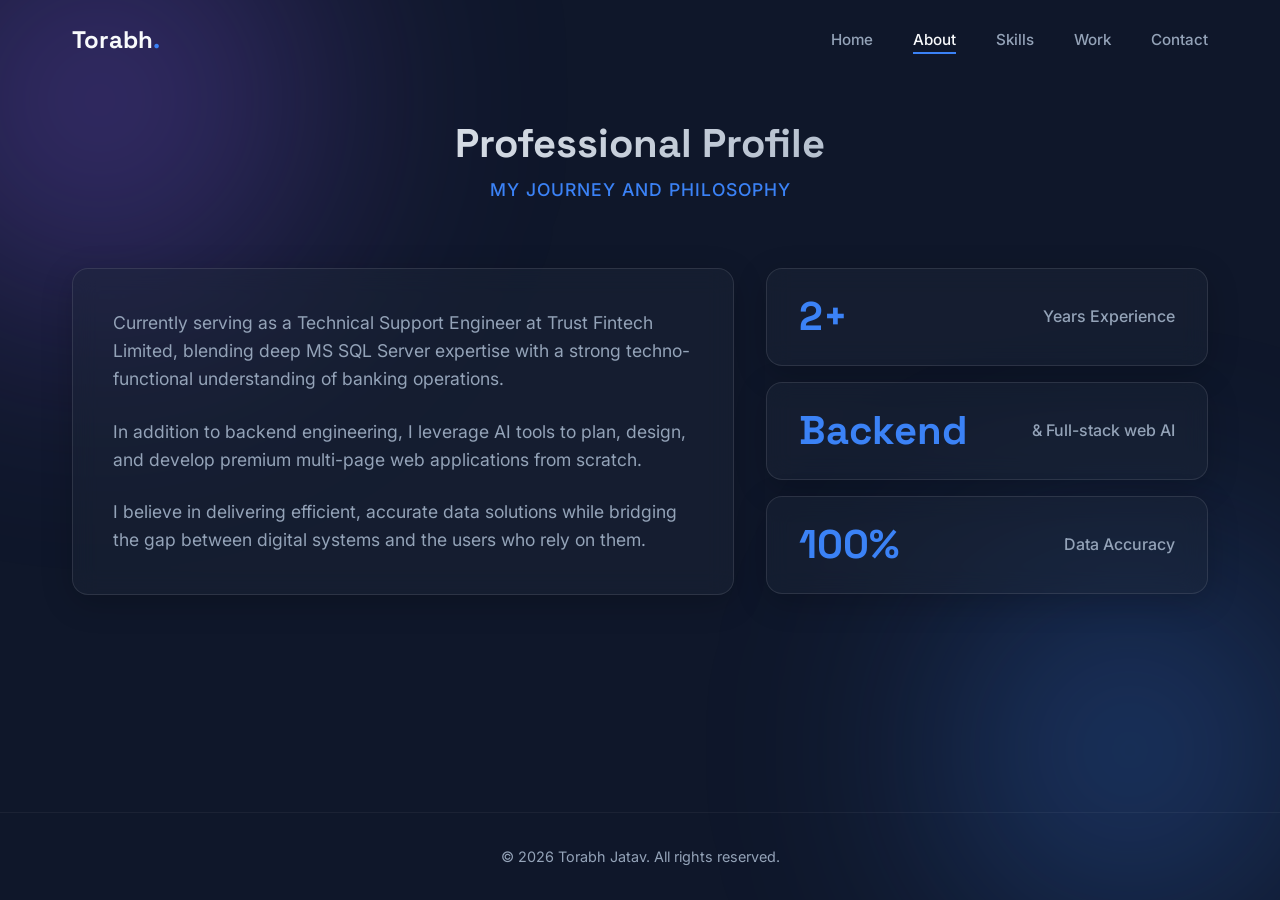
==== about.html @ 98c37aa1 "Add files via upload" ====
<!DOCTYPE html>
<html lang="en">
<head>
    <meta charset="UTF-8">
    <meta name="viewport" content="width=device-width, initial-scale=1.0">
    <title>About | Torabh Jatav</title>
    <!-- Fonts -->
    <link rel="preconnect" href="https://fonts.googleapis.com">
    <link rel="preconnect" href="https://fonts.gstatic.com" crossorigin>
    <link href="https://fonts.googleapis.com/css2?family=Inter:wght@300;400;500;600&family=Space+Grotesk:wght@500;700&display=swap" rel="stylesheet">
    <!-- Icons -->
    <link rel="stylesheet" href="https://cdnjs.cloudflare.com/ajax/libs/font-awesome/6.4.0/css/all.min.css">
    <!-- Styles -->
    <link rel="stylesheet" href="style.css">
</head>
<body>
    <!-- Background Decor -->
    <div class="bg-shape bg-shape-1"></div>
    <div class="bg-shape bg-shape-2"></div>

    <!-- Navigation -->
    <nav class="navbar" id="navbar">
        <div class="nav-container">
            <a href="index.html" class="logo">Torabh<span>.</span></a>
            <ul class="nav-links">
                <li><a href="index.html">Home</a></li>
                <li><a href="about.html">About</a></li>
                <li><a href="skills.html">Skills</a></li>
                <li><a href="projects.html">Work</a></li>
                <li><a href="contact.html">Contact</a></li>
            </ul>
            <div class="hamburger">
                <i class="fas fa-bars"></i>
            </div>
        </div>
    </nav>

    <main>
        <!-- About Section -->
        <section id="about" class="about section page-section">
            <div class="container">
                <div class="section-header fade-up active">
                    <h2>Professional Profile</h2>
                    <p>My journey and philosophy</p>
                </div>
                <div class="about-grid fade-up active flex-center">
                    <div class="about-text glass-card">
                        <p>Currently serving as a Technical Support Engineer at Trust Fintech Limited, blending deep MS SQL Server expertise with a strong techno-functional understanding of banking operations.</p>
                        <p>In addition to backend engineering, I leverage AI tools to plan, design, and develop premium multi-page web applications from scratch.</p>
                        <p>I believe in delivering efficient, accurate data solutions while bridging the gap between digital systems and the users who rely on them.</p>
                    </div>
                    <div class="about-stats">
                        <div class="stat-card glass-card">
                            <h3>2+</h3>
                            <span>Years Experience</span>
                        </div>
                        <div class="stat-card glass-card">
                            <h3>Backend</h3>
                            <span>& Full-stack web AI</span>
                        </div>
                        <div class="stat-card glass-card">
                            <h3>100%</h3>
                            <span>Data Accuracy</span>
                        </div>
                    </div>
                </div>
            </div>
        </section>
    </main>

    <footer class="fixed-footer">
        <div class="container">
            <p>&copy; <span id="year"></span> Torabh Jatav. All rights reserved.</p>
        </div>
    </footer>

    <!-- Scripts -->
    <script src="script.js"></script>
</body>
</html>
---- style.css ----
/* =========================================
   Design System & Variables
   ========================================= */
:root {
    /* Colors */
    --bg-dark: #0f172a;
    --bg-surface: rgba(30, 41, 59, 0.4);
    --bg-surface-hover: rgba(30, 41, 59, 0.7);
    --border-color: rgba(255, 255, 255, 0.1);
    
    --accent-primary: #3b82f6; /* Blue */
    --accent-secondary: #8b5cf6; /* Purple */
    --accent-tertiary: #ec4899; /* Pink */
    
    --text-main: #f8fafc;
    --text-muted: #94a3b8;
    
    /* Typography */
    --font-heading: 'Space Grotesk', sans-serif;
    --font-body: 'Inter', sans-serif;
    
    /* Spacing & Utilities */
    --nav-height: 80px;
    --border-radius: 16px;
    --transition: all 0.3s cubic-bezier(0.4, 0, 0.2, 1);
}

/* =========================================
   Reset & Base Styles
   ========================================= */
* {
    margin: 0;
    padding: 0;
    box-sizing: border-box;
}

html {
    scroll-behavior: smooth;
    font-family: var(--font-body);
    background-color: var(--bg-dark);
    color: var(--text-main);
    overflow-x: hidden;
}

body {
    position: relative;
    overflow-x: hidden;
    line-height: 1.6;
    display: flex;
    flex-direction: column;
    min-height: 100vh;
}

main {
    flex: 1;
    display: flex;
    flex-direction: column;
}

::selection {
    background-color: var(--accent-primary);
    color: white;
}

/* Background Blobs for Atmosphere */
.bg-shape {
    position: fixed;
    border-radius: 50%;
    filter: blur(120px);
    z-index: -1;
    opacity: 0.5;
    animation: float 20s infinite alternate linear;
}

.bg-shape-1 {
    width: 600px;
    height: 600px;
    background: radial-gradient(circle, var(--accent-secondary), transparent 70%);
    top: -200px;
    left: -200px;
}

.bg-shape-2 {
    width: 500px;
    height: 500px;
    background: radial-gradient(circle, var(--accent-primary), transparent 70%);
    bottom: -100px;
    right: -100px;
    animation-delay: -5s;
}

@keyframes float {
    0% { transform: translate(0, 0) rotate(0deg); }
    100% { transform: translate(100px, 50px) rotate(10deg); }
}

h1, h2, h3, h4, h5, h6 {
    font-family: var(--font-heading);
    font-weight: 700;
    line-height: 1.2;
}

a {
    text-decoration: none;
    color: inherit;
    transition: var(--transition);
}

ul {
    list-style: none;
}

.container {
    max-width: 1200px;
    margin: 0 auto;
    padding: 0 2rem;
}

.section {
    padding: 120px 0 60px; /* Adjusted padding for separate pages */
    display: flex;
    flex-direction: column;
    justify-content: center;
    flex: 1;
}

/* Specific class for pages other than home to ensure they fill space but don't force 100vh if content is small */
.page-section {
    min-height: auto;
    justify-content: flex-start;
}

.section-header {
    text-align: center;
    margin-bottom: 4rem;
}

.section-header h2 {
    font-size: 2.5rem;
    margin-bottom: 0.5rem;
    background: linear-gradient(135deg, var(--text-main) 0%, var(--text-muted) 100%);
    -webkit-background-clip: text;
    background-clip: text;
    -webkit-text-fill-color: transparent;
}

.section-header p {
    color: var(--accent-primary);
    font-size: 1.1rem;
    font-weight: 500;
    letter-spacing: 1px;
    text-transform: uppercase;
}

/* =========================================
   Glassmorphism Utilities
   ========================================= */
.glass-card {
    background: var(--bg-surface);
    backdrop-filter: blur(12px);
    -webkit-backdrop-filter: blur(12px);
    border: 1px solid var(--border-color);
    border-radius: var(--border-radius);
    padding: 2.5rem;
    box-shadow: 0 8px 32px rgba(0, 0, 0, 0.2);
    transition: var(--transition);
}

.glass-card:hover {
    background: var(--bg-surface-hover);
    border-color: rgba(255, 255, 255, 0.2);
    transform: translateY(-5px);
}

/* =========================================
   Typography & Gradients
   ========================================= */
.gradient-text {
    background: linear-gradient(135deg, var(--accent-primary) 0%, var(--accent-secondary) 50%, var(--accent-tertiary) 100%);
    background-size: 200% auto;
    -webkit-background-clip: text;
    background-clip: text;
    -webkit-text-fill-color: transparent;
    animation: gradientShift 5s ease infinite;
}

@keyframes gradientShift {
    0% { background-position: 0% 50%; }
    50% { background-position: 100% 50%; }
    100% { background-position: 0% 50%; }
}

/* =========================================
   Buttons
   ========================================= */
.btn {
    display: inline-flex;
    align-items: center;
    justify-content: center;
    gap: 0.5rem;
    padding: 0.8rem 2rem;
    font-size: 1rem;
    font-weight: 500;
    font-family: var(--font-heading);
    border-radius: 50px;
    cursor: pointer;
    transition: var(--transition);
    border: none;
    position: relative;
    overflow: hidden;
    z-index: 1;
}

.btn-primary {
    background: linear-gradient(135deg, var(--accent-primary) 0%, var(--accent-secondary) 100%);
    color: white;
    box-shadow: 0 4px 15px rgba(59, 130, 246, 0.4);
}

.btn-primary::before {
    content: '';
    position: absolute;
    top: 0; left: 0; right: 0; bottom: 0;
    background: linear-gradient(135deg, var(--accent-secondary) 0%, var(--accent-primary) 100%);
    z-index: -1;
    transition: opacity 0.3s ease;
    opacity: 0;
}

.btn-primary:hover::before {
    opacity: 1;
}
.btn-primary:hover {
    transform: translateY(-2px);
    box-shadow: 0 6px 20px rgba(59, 130, 246, 0.6);
}

.btn-secondary {
    background: transparent;
    color: var(--text-main);
    border: 1px solid rgba(255, 255, 255, 0.2);
    backdrop-filter: blur(5px);
}

.btn-secondary:hover {
    background: rgba(255, 255, 255, 0.05);
    border-color: rgba(255, 255, 255, 0.4);
}

/* =========================================
   Navbar
   ========================================= */
.navbar {
    position: fixed;
    top: 0;
    width: 100%;
    height: var(--nav-height);
    z-index: 1000;
    transition: var(--transition);
    display: flex;
    align-items: center;
}

.navbar.scrolled {
    background: rgba(15, 23, 42, 0.8);
    backdrop-filter: blur(10px);
    border-bottom: 1px solid rgba(255, 255, 255, 0.05);
    height: 70px;
}

.nav-container {
    width: 100%;
    max-width: 1200px;
    margin: 0 auto;
    padding: 0 2rem;
    display: flex;
    justify-content: space-between;
    align-items: center;
}

.logo {
    font-family: var(--font-heading);
    font-size: 1.5rem;
    font-weight: 700;
}

.logo span {
    color: var(--accent-primary);
}

.nav-links {
    display: flex;
    gap: 2.5rem;
}

.nav-links a {
    font-size: 0.95rem;
    font-weight: 500;
    color: var(--text-muted);
    position: relative;
    padding-bottom: 5px;
}

.nav-links a::after {
    content: '';
    position: absolute;
    bottom: 0;
    left: 0;
    width: 0;
    height: 2px;
    background: var(--accent-primary);
    transition: var(--transition);
}

.nav-links a:hover,
.nav-links a.active {
    color: var(--text-main);
}

.nav-links a:hover::after,
.nav-links a.active::after {
    width: 100%;
}

.hamburger {
    display: none;
    font-size: 1.5rem;
    cursor: pointer;
    color: var(--text-main);
}

/* =========================================
   Hero Section
   ========================================= */
.hero {
    padding-top: var(--nav-height);
}

.hero-container {
    display: grid;
    grid-template-columns: 1fr 1fr;
    gap: 4rem;
    align-items: center;
}

.badge {
    display: inline-block;
    padding: 0.4rem 1rem;
    background: rgba(59, 130, 246, 0.1);
    border: 1px solid rgba(59, 130, 246, 0.2);
    border-radius: 50px;
    color: var(--accent-primary);
    font-size: 0.85rem;
    font-weight: 600;
    letter-spacing: 1px;
    text-transform: uppercase;
    margin-bottom: 1.5rem;
}

.hero h1 {
    font-size: 4rem;
    margin-bottom: 1.5rem;
}

.hero p {
    font-size: 1.2rem;
    color: var(--text-muted);
    margin-bottom: 2.5rem;
    max-width: 500px;
}

.hero-btns {
    display: flex;
    gap: 1rem;
}

.hero-artwork {
    display: flex;
    justify-content: center;
    position: relative;
}

.glass-orb {
    width: 350px;
    height: 350px;
    border-radius: 50%;
    background: linear-gradient(135deg, rgba(255,255,255,0.1), rgba(255,255,255,0.01));
    backdrop-filter: blur(10px);
    border: 1px solid rgba(255,255,255,0.2);
    box-shadow: 0 0 40px rgba(139, 92, 246, 0.3);
    display: flex;
    align-items: center;
    justify-content: center;
    animation: bounceSlow 6s ease-in-out infinite;
    position: relative;
}

.glass-orb::after {
    content: '';
    position: absolute;
    width: 120%;
    height: 120%;
    border-radius: 50%;
    border: 1px dashed rgba(255,255,255,0.1);
    animation: rotate 20s linear infinite;
}

.inner-orb {
    width: 200px;
    height: 200px;
    border-radius: 50%;
    background: linear-gradient(135deg, var(--accent-primary), var(--accent-secondary));
    filter: blur(20px);
    opacity: 0.8;
    animation: pulse 4s ease-in-out infinite;
}

@keyframes bounceSlow {
    0%, 100% { transform: translateY(0); }
    50% { transform: translateY(-20px); }
}

@keyframes rotate {
    0% { transform: rotate(0deg); }
    100% { transform: rotate(360deg); }
}

@keyframes pulse {
    0%, 100% { transform: scale(1); opacity: 0.8; }
    50% { transform: scale(1.1); opacity: 1; }
}

/* =========================================
   About Section
   ========================================= */
.about-grid {
    display: grid;
    grid-template-columns: 3fr 2fr;
    gap: 2rem;
}

.about-text {
    display: flex;
    flex-direction: column;
    justify-content: center;
    gap: 1.5rem;
}

.about-text p {
    font-size: 1.1rem;
    color: var(--text-muted);
}

.about-stats {
    display: flex;
    flex-direction: column;
    gap: 1rem;
}

.stat-card {
    display: flex;
    align-items: center;
    justify-content: space-between;
    padding: 1.5rem 2rem;
}

.stat-card h3 {
    font-size: 2.5rem;
    color: var(--accent-primary);
}

.stat-card span {
    font-weight: 500;
    color: var(--text-muted);
}

/* =========================================
   Skills Section
   ========================================= */
.skills-grid {
    display: grid;
    grid-template-columns: repeat(auto-fit, minmax(300px, 1fr));
    gap: 2rem;
}

.skill-category h3 {
    font-size: 1.3rem;
    margin-bottom: 1.5rem;
    display: flex;
    align-items: center;
    gap: 10px;
}

.skill-category h3 i {
    color: var(--accent-primary);
}

.skill-tags {
    display: flex;
    flex-wrap: wrap;
    gap: 10px;
}

.tag {
    background: rgba(255, 255, 255, 0.05);
    border: 1px solid rgba(255, 255, 255, 0.1);
    padding: 0.5rem 1rem;
    border-radius: 50px;
    font-size: 0.9rem;
    color: var(--text-muted);
    transition: var(--transition);
}

.tag:hover {
    background: rgba(59, 130, 246, 0.1);
    border-color: var(--accent-primary);
    color: var(--text-main);
    transform: translateY(-2px);
}

/* =========================================
   Projects Section
   ========================================= */
.projects-grid {
    display: grid;
    grid-template-columns: repeat(auto-fit, minmax(320px, 1fr));
    gap: 2rem;
}

.project-card {
    padding: 0;
    overflow: hidden;
    display: flex;
    flex-direction: column;
}

.project-image {
    height: 200px;
    width: 100%;
}

/* Placeholder placeholders instead of boring gray */
.gradient-bg-1 { background: linear-gradient(135deg, #10b981, #3b82f6); opacity: 0.8; }
.gradient-bg-2 { background: linear-gradient(135deg, #f59e0b, #ec4899); opacity: 0.8; }
.gradient-bg-3 { background: linear-gradient(135deg, #8b5cf6, #3b82f6); opacity: 0.8; }

.project-content {
    padding: 2rem;
    flex-grow: 1;
    display: flex;
    flex-direction: column;
}

.project-tags {
    display: flex;
    gap: 10px;
    margin-bottom: 1rem;
}

.project-tags span {
    font-size: 0.75rem;
    font-weight: 600;
    text-transform: uppercase;
    letter-spacing: 1px;
    color: var(--accent-secondary);
}

.project-content h3 {
    font-size: 1.4rem;
    margin-bottom: 1rem;
}

.project-content p {
    color: var(--text-muted);
    font-size: 0.95rem;
    margin-bottom: 2rem;
    flex-grow: 1;
}

.project-link {
    display: inline-flex;
    align-items: center;
    gap: 5px;
    color: var(--text-main);
    font-weight: 500;
    font-size: 0.95rem;
}

.project-link i {
    font-size: 0.8rem;
    transition: var(--transition);
}

.project-link:hover i {
    transform: translateX(3px) translateY(-3px);
    color: var(--accent-primary);
}

/* =========================================
   Contact Section
   ========================================= */
.contact-card {
    display: grid;
    grid-template-columns: 1fr 1fr;
    gap: 4rem;
    padding: 4rem;
}

.contact-info h2 {
    font-size: 2.5rem;
    margin-bottom: 1.5rem;
}

.contact-info p {
    color: var(--text-muted);
    font-size: 1.1rem;
    margin-bottom: 2rem;
}

.social-links {
    display: flex;
    gap: 1rem;
}

.social-links a {
    display: flex;
    align-items: center;
    justify-content: center;
    width: 45px;
    height: 45px;
    border-radius: 50%;
    background: rgba(255, 255, 255, 0.05);
    border: 1px solid rgba(255, 255, 255, 0.1);
    font-size: 1.2rem;
}

.social-links a:hover {
    background: var(--accent-primary);
    border-color: var(--accent-primary);
    transform: translateY(-3px);
}

.contact-form {
    display: flex;
    flex-direction: column;
    gap: 1.5rem;
}

.form-group input,
.form-group textarea {
    width: 100%;
    padding: 1rem 1.5rem;
    background: rgba(0, 0, 0, 0.2);
    border: 1px solid rgba(255, 255, 255, 0.1);
    border-radius: 8px;
    color: var(--text-main);
    font-family: var(--font-body);
    font-size: 1rem;
    transition: var(--transition);
}

.form-group textarea {
    resize: vertical;
    min-height: 120px;
}

.form-group input:focus,
.form-group textarea:focus {
    outline: none;
    border-color: var(--accent-primary);
    background: rgba(0, 0, 0, 0.4);
}

.submit-btn {
    width: 100%;
}

/* =========================================
   Footer
   ========================================= */
footer {
    padding: 2rem 0;
    text-align: center;
    border-top: 1px solid rgba(255, 255, 255, 0.05);
    margin-top: auto; /* Pushes footer to bottom */
    width: 100%;
}

footer p {
    color: var(--text-muted);
    font-size: 0.9rem;
}

/* =========================================
   Animations & Reveals
   ========================================= */
.fade-up {
    opacity: 0;
    transform: translateY(30px);
    transition: opacity 0.8s ease, transform 0.8s ease;
}

.fade-in {
    opacity: 0;
    transition: opacity 1s ease;
}

.reveal.active,
.fade-up.active,
.fade-in.active {
    opacity: 1;
    transform: translateY(0);
}

/* Stagger delays for hero items */
.stagger-1 { transition-delay: 0.1s; }
.stagger-2 { transition-delay: 0.2s; }
.stagger-3 { transition-delay: 0.3s; }

.reveal {
    opacity: 0;
    transform: translateY(40px);
    transition: all 0.8s cubic-bezier(0.5, 0, 0, 1);
}

/* =========================================
   Responsive Design
   ========================================= */
@media (max-width: 992px) {
    .hero h1 { font-size: 3rem; }
    .hero-container { gap: 2rem; }
    .about-grid, .contact-card { grid-template-columns: 1fr; gap: 3rem; }
    .contact-card { padding: 3rem; }
}

@media (max-width: 768px) {
    .hamburger { display: block; z-index: 1001; }
    
    .nav-links {
        position: fixed;
        top: 0; right: -100%;
        width: 100%; height: 100vh;
        background: rgba(15, 23, 42, 0.95);
        backdrop-filter: blur(15px);
        flex-direction: column;
        justify-content: center;
        align-items: center;
        transition: 0.4s ease-in-out;
    }
    
    .nav-links.nav-active { right: 0; }
    .nav-links li { margin: 1.5rem 0; }
    .nav-links a { font-size: 1.5rem; }
    
    .hero-container { grid-template-columns: 1fr; text-align: center; }
    .hero-content { align-items: center; display: flex; flex-direction: column; }
    .hero-btns { justify-content: center; }
    .hero-artwork { display: none; }
    .contact-card { padding: 2rem 1.5rem; }
}

@media (max-width: 480px) {
    .hero h1 { font-size: 2.2rem; }
    .section-header h2 { font-size: 2rem; }
    .stat-card { flex-direction: column; text-align: center; gap: 0.5rem; }
}
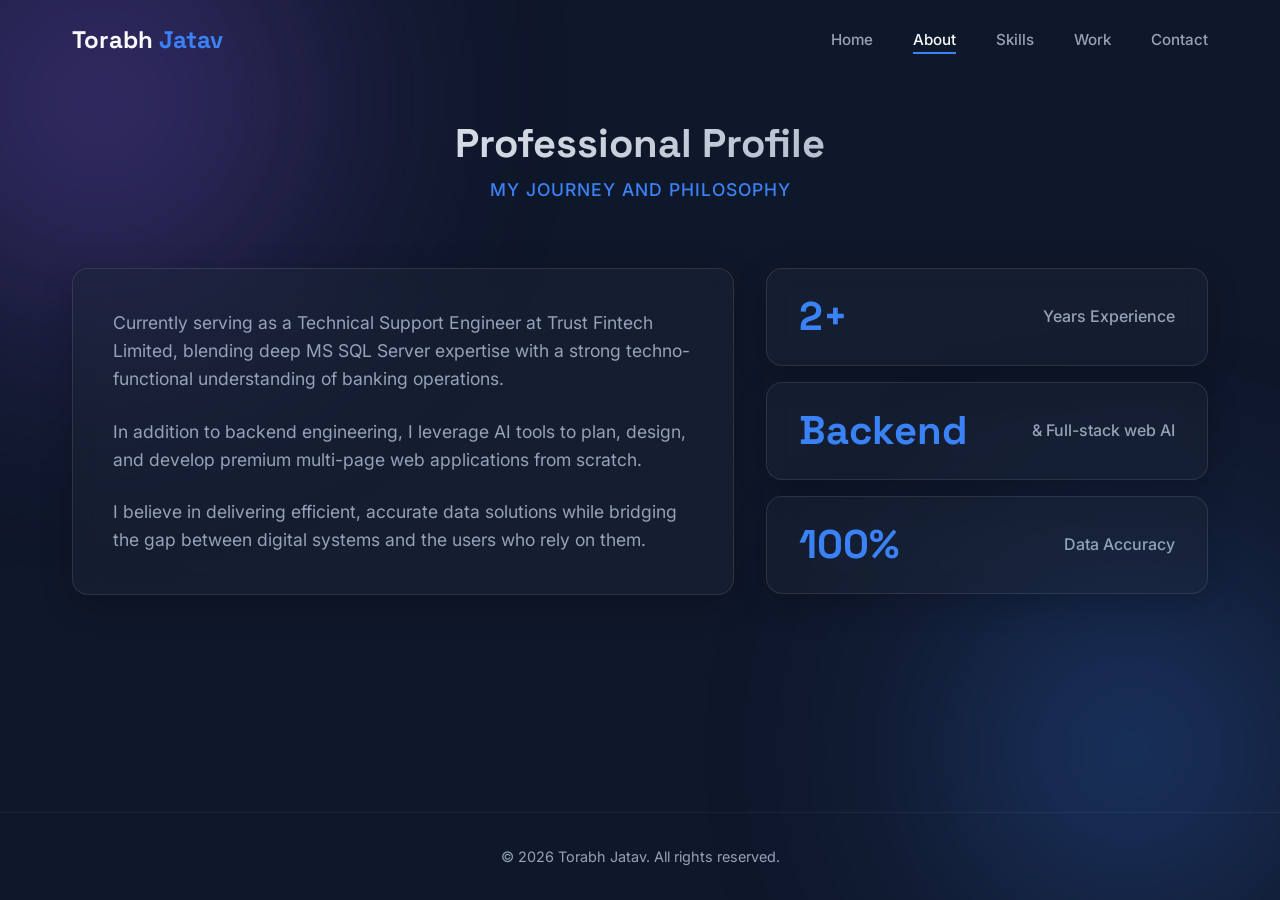
==== commit 689e5675: "Add files via upload" ====
--- a/about.html
+++ b/about.html
@@ -1,5 +1,6 @@
 <!DOCTYPE html>
 <html lang="en">
+
 <head>
     <meta charset="UTF-8">
     <meta name="viewport" content="width=device-width, initial-scale=1.0">
@@ -7,12 +8,15 @@
     <!-- Fonts -->
     <link rel="preconnect" href="https://fonts.googleapis.com">
     <link rel="preconnect" href="https://fonts.gstatic.com" crossorigin>
-    <link href="https://fonts.googleapis.com/css2?family=Inter:wght@300;400;500;600&family=Space+Grotesk:wght@500;700&display=swap" rel="stylesheet">
+    <link
+        href="https://fonts.googleapis.com/css2?family=Inter:wght@300;400;500;600&family=Space+Grotesk:wght@500;700&display=swap"
+        rel="stylesheet">
     <!-- Icons -->
     <link rel="stylesheet" href="https://cdnjs.cloudflare.com/ajax/libs/font-awesome/6.4.0/css/all.min.css">
     <!-- Styles -->
     <link rel="stylesheet" href="style.css">
 </head>
+
 <body>
     <!-- Background Decor -->
     <div class="bg-shape bg-shape-1"></div>
@@ -21,7 +25,7 @@
     <!-- Navigation -->
     <nav class="navbar" id="navbar">
         <div class="nav-container">
-            <a href="index.html" class="logo">Torabh<span>.</span></a>
+            <a href="index.html" class="logo">Torabh<span> Jatav</span></a>
             <ul class="nav-links">
                 <li><a href="index.html">Home</a></li>
                 <li><a href="about.html">About</a></li>
@@ -45,9 +49,13 @@
                 </div>
                 <div class="about-grid fade-up active flex-center">
                     <div class="about-text glass-card">
-                        <p>Currently serving as a Technical Support Engineer at Trust Fintech Limited, blending deep MS SQL Server expertise with a strong techno-functional understanding of banking operations.</p>
-                        <p>In addition to backend engineering, I leverage AI tools to plan, design, and develop premium multi-page web applications from scratch.</p>
-                        <p>I believe in delivering efficient, accurate data solutions while bridging the gap between digital systems and the users who rely on them.</p>
+                        <p>Currently serving as a Technical Support Engineer at Trust Fintech Limited, blending deep MS
+                            SQL Server expertise with a strong techno-functional understanding of banking operations.
+                        </p>
+                        <p>In addition to backend engineering, I leverage AI tools to plan, design, and develop premium
+                            multi-page web applications from scratch.</p>
+                        <p>I believe in delivering efficient, accurate data solutions while bridging the gap between
+                            digital systems and the users who rely on them.</p>
                     </div>
                     <div class="about-stats">
                         <div class="stat-card glass-card">
@@ -77,4 +85,5 @@
     <!-- Scripts -->
     <script src="script.js"></script>
 </body>
+
 </html>
--- a/style.css
+++ b/style.css
@@ -543,6 +543,7 @@
 .gradient-bg-1 { background: linear-gradient(135deg, #10b981, #3b82f6); opacity: 0.8; }
 .gradient-bg-2 { background: linear-gradient(135deg, #f59e0b, #ec4899); opacity: 0.8; }
 .gradient-bg-3 { background: linear-gradient(135deg, #8b5cf6, #3b82f6); opacity: 0.8; }
+.gradient-bg-4 { background: linear-gradient(135deg, #6366f1, #14b8a6); opacity: 0.8; }
 
 .project-content {
     padding: 2rem;
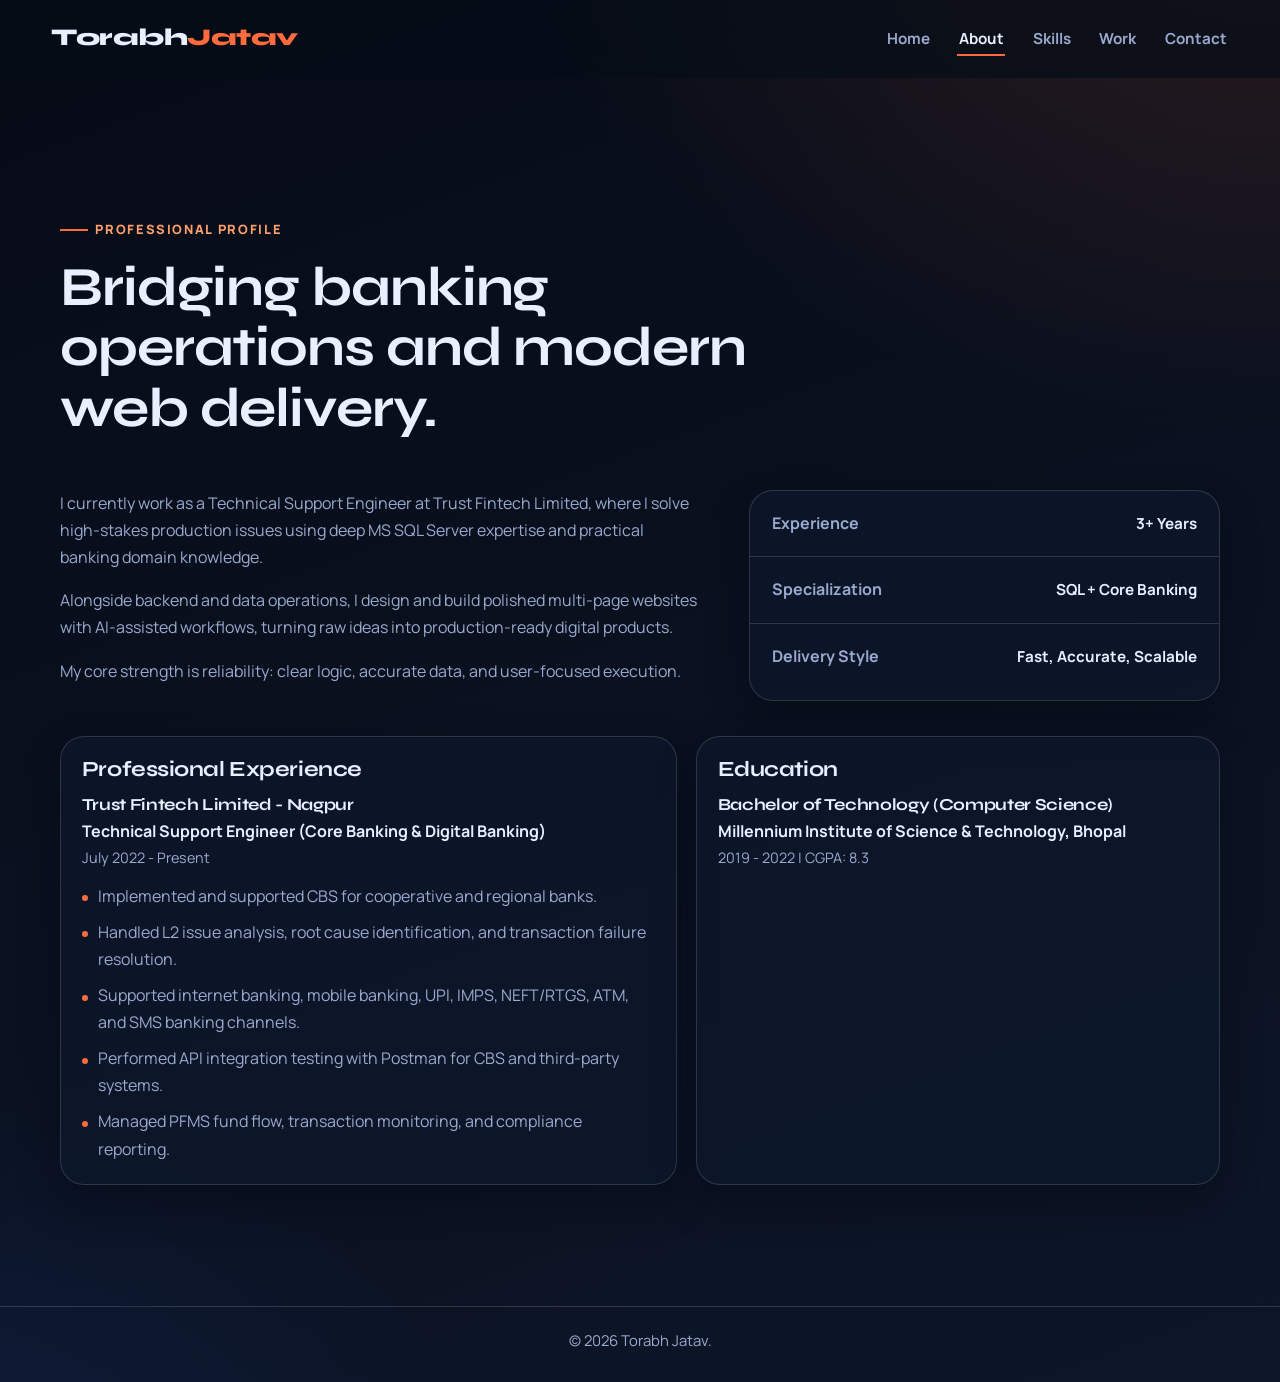
==== commit 25e98daa: "Add files via upload" ====
--- a/about.html
+++ b/about.html
@@ -4,86 +4,129 @@
 <head>
     <meta charset="UTF-8">
     <meta name="viewport" content="width=device-width, initial-scale=1.0">
+    <meta name="description" content="About Torabh Jatav: SQL engineering, core banking support, and AI-powered web development.">
     <title>About | Torabh Jatav</title>
-    <!-- Fonts -->
     <link rel="preconnect" href="https://fonts.googleapis.com">
     <link rel="preconnect" href="https://fonts.gstatic.com" crossorigin>
-    <link
-        href="https://fonts.googleapis.com/css2?family=Inter:wght@300;400;500;600&family=Space+Grotesk:wght@500;700&display=swap"
-        rel="stylesheet">
-    <!-- Icons -->
+    <link href="https://fonts.googleapis.com/css2?family=Manrope:wght@400;500;600;700;800&family=Syne:wght@600;700;800&display=swap" rel="stylesheet">
     <link rel="stylesheet" href="https://cdnjs.cloudflare.com/ajax/libs/font-awesome/6.4.0/css/all.min.css">
-    <!-- Styles -->
     <link rel="stylesheet" href="style.css">
 </head>
 
-<body>
-    <!-- Background Decor -->
-    <div class="bg-shape bg-shape-1"></div>
-    <div class="bg-shape bg-shape-2"></div>
+<body class="page page-about">
+    <div class="page-glow glow-1"></div>
+    <div class="page-glow glow-2"></div>
+        <div class="page-grain"></div>
+    <div id="preloader" class="preloader" aria-hidden="true">
+        <div class="spinner">
+            <div></div>
+            <div></div>
+            <div></div>
+            <div></div>
+            <div></div>
+            <div></div>
+        </div>
+        <div class="text">
+            <p>On your way...</p>
+        </div>
+    </div>
+    <div id="cursor-dot" class="cursor-dot" aria-hidden="true"></div>
+    <div id="cursor-ring" class="cursor-ring" aria-hidden="true"></div>
 
-    <!-- Navigation -->
     <nav class="navbar" id="navbar">
         <div class="nav-container">
-            <a href="index.html" class="logo">Torabh<span> Jatav</span></a>
-            <ul class="nav-links">
+            <a href="index.html" class="logo">Torabh<span>Jatav</span></a>
+            <button class="hamburger" type="button" aria-label="Toggle menu" aria-expanded="false" aria-controls="nav-links">
+                <i class="fas fa-bars" aria-hidden="true"></i>
+            </button>
+            <ul class="nav-links" id="nav-links">
                 <li><a href="index.html">Home</a></li>
                 <li><a href="about.html">About</a></li>
                 <li><a href="skills.html">Skills</a></li>
                 <li><a href="projects.html">Work</a></li>
                 <li><a href="contact.html">Contact</a></li>
             </ul>
-            <div class="hamburger">
-                <i class="fas fa-bars"></i>
-            </div>
         </div>
     </nav>
 
     <main>
-        <!-- About Section -->
-        <section id="about" class="about section page-section">
+        <section class="section page-section" id="about">
             <div class="container">
-                <div class="section-header fade-up active">
-                    <h2>Professional Profile</h2>
-                    <p>My journey and philosophy</p>
+                <div class="section-header reveal">
+                    <p class="eyebrow">Professional Profile</p>
+                    <h1>Bridging banking operations and modern web delivery.</h1>
                 </div>
-                <div class="about-grid fade-up active flex-center">
-                    <div class="about-text glass-card">
-                        <p>Currently serving as a Technical Support Engineer at Trust Fintech Limited, blending deep MS
-                            SQL Server expertise with a strong techno-functional understanding of banking operations.
+
+                <div class="split-layout reveal">
+                    <div>
+                        <p>
+                            I currently work as a Technical Support Engineer at Trust Fintech Limited, where I solve
+                            high-stakes production issues using deep MS SQL Server expertise and practical banking
+                            domain knowledge.
                         </p>
-                        <p>In addition to backend engineering, I leverage AI tools to plan, design, and develop premium
-                            multi-page web applications from scratch.</p>
-                        <p>I believe in delivering efficient, accurate data solutions while bridging the gap between
-                            digital systems and the users who rely on them.</p>
+                        <p>
+                            Alongside backend and data operations, I design and build polished multi-page websites with
+                            AI-assisted workflows, turning raw ideas into production-ready digital products.
+                        </p>
+                        <p>
+                            My core strength is reliability: clear logic, accurate data, and user-focused execution.
+                        </p>
                     </div>
-                    <div class="about-stats">
-                        <div class="stat-card glass-card">
-                            <h3>2+</h3>
-                            <span>Years Experience</span>
+                    <div class="vertical-metrics">
+                        <div class="metric-row">
+                            <span>Experience</span>
+                            <strong>3+ Years</strong>
                         </div>
-                        <div class="stat-card glass-card">
-                            <h3>Backend</h3>
-                            <span>& Full-stack web AI</span>
+                        <div class="metric-row">
+                            <span>Specialization</span>
+                            <strong>SQL + Core Banking</strong>
                         </div>
-                        <div class="stat-card glass-card">
-                            <h3>100%</h3>
-                            <span>Data Accuracy</span>
+                        <div class="metric-row">
+                            <span>Delivery Style</span>
+                            <strong>Fast, Accurate, Scalable</strong>
                         </div>
                     </div>
+                </div>
+
+                <div class="resume-grid reveal">
+                    <article class="resume-block">
+                        <h2>Professional Experience</h2>
+                        <div class="timeline-item">
+                            <h3>Trust Fintech Limited - Nagpur</h3>
+                            <p class="timeline-role">Technical Support Engineer (Core Banking & Digital Banking)</p>
+                            <p class="timeline-duration">July 2022 - Present</p>
+                            <ul>
+                                <li>Implemented and supported CBS for cooperative and regional banks.</li>
+                                <li>Handled L2 issue analysis, root cause identification, and transaction failure resolution.</li>
+                                <li>Supported internet banking, mobile banking, UPI, IMPS, NEFT/RTGS, ATM, and SMS banking channels.</li>
+                                <li>Performed API integration testing with Postman for CBS and third-party systems.</li>
+                                <li>Managed PFMS fund flow, transaction monitoring, and compliance reporting.</li>
+                            </ul>
+                        </div>
+                    </article>
+
+                    <article class="resume-block">
+                        <h2>Education</h2>
+                        <div class="timeline-item">
+                            <h3>Bachelor of Technology (Computer Science)</h3>
+                            <p class="timeline-role">Millennium Institute of Science & Technology, Bhopal</p>
+                            <p class="timeline-duration">2019 - 2022 | CGPA: 8.3</p>
+                        </div>
+                    </article>
                 </div>
             </div>
         </section>
     </main>
 
-    <footer class="fixed-footer">
+    <footer>
         <div class="container">
-            <p>&copy; <span id="year"></span> Torabh Jatav. All rights reserved.</p>
+            <p>&copy; <span id="year"></span> Torabh Jatav. </p>
         </div>
     </footer>
 
-    <!-- Scripts -->
     <script src="script.js"></script>
 </body>
 
-</html>+</html>
+
+
--- a/style.css
+++ b/style.css
@@ -1,33 +1,18 @@
-/* =========================================
-   Design System & Variables
-   ========================================= */
 :root {
-    /* Colors */
-    --bg-dark: #0f172a;
-    --bg-surface: rgba(30, 41, 59, 0.4);
-    --bg-surface-hover: rgba(30, 41, 59, 0.7);
-    --border-color: rgba(255, 255, 255, 0.1);
-    
-    --accent-primary: #3b82f6; /* Blue */
-    --accent-secondary: #8b5cf6; /* Purple */
-    --accent-tertiary: #ec4899; /* Pink */
-    
-    --text-main: #f8fafc;
-    --text-muted: #94a3b8;
-    
-    /* Typography */
-    --font-heading: 'Space Grotesk', sans-serif;
-    --font-body: 'Inter', sans-serif;
-    
-    /* Spacing & Utilities */
-    --nav-height: 80px;
-    --border-radius: 16px;
-    --transition: all 0.3s cubic-bezier(0.4, 0, 0.2, 1);
-}
-
-/* =========================================
-   Reset & Base Styles
-   ========================================= */
+    --bg-main: #060b16;
+    --bg-soft: #0d1628;
+    --surface: rgba(14, 24, 43, 0.78);
+    --text-main: #e8efff;
+    --text-muted: #9aaacf;
+    --accent: #ff6b3d;
+    --accent-deep: #ff9f6b;
+    --line: rgba(255, 255, 255, 0.14);
+    --shadow: 0 18px 38px rgba(2, 7, 19, 0.42);
+    --nav-height: 78px;
+    --radius: 24px;
+    --transition: all 0.35s cubic-bezier(0.2, 0.8, 0.2, 1);
+}
+
 * {
     margin: 0;
     padding: 0;
@@ -36,74 +21,191 @@
 
 html {
     scroll-behavior: smooth;
-    font-family: var(--font-body);
-    background-color: var(--bg-dark);
+}
+
+body {
+    font-family: 'Manrope', sans-serif;
     color: var(--text-main);
-    overflow-x: hidden;
-}
-
-body {
+    background:
+        radial-gradient(80rem 60rem at 100% -10%, rgba(255, 107, 61, 0.16), transparent 60%),
+        radial-gradient(70rem 50rem at -10% 110%, rgba(41, 98, 255, 0.12), transparent 55%),
+        linear-gradient(160deg, var(--bg-main), var(--bg-soft));
+    line-height: 1.7;
+    min-height: 100vh;
     position: relative;
     overflow-x: hidden;
-    line-height: 1.6;
+}
+
+.page-glow {
+    position: fixed;
+    width: 44rem;
+    aspect-ratio: 1;
+    border-radius: 50%;
+    filter: blur(58px);
+    z-index: -3;
+    opacity: 0.3;
+    animation: drift 22s ease-in-out infinite alternate;
+}
+
+.glow-1 {
+    background: rgba(255, 107, 61, 0.55);
+    top: -18rem;
+    right: -16rem;
+}
+
+.glow-2 {
+    background: rgba(73, 120, 255, 0.36);
+    bottom: -20rem;
+    left: -16rem;
+    animation-delay: -6s;
+}
+
+.page-grain {
+    position: fixed;
+    inset: 0;
+    z-index: -2;
+    pointer-events: none;
+    background-image: radial-gradient(rgba(255, 255, 255, 0.08) 0.4px, transparent 0.4px);
+    background-size: 3px 3px;
+    opacity: 0.12;
+}
+
+.preloader {
     display: flex;
     flex-direction: column;
-    min-height: 100vh;
+    align-items: center;
+    justify-content: center;
+    height: 100vh;
+    position: fixed;
+    inset: 0;
+    z-index: 120;
+    background:
+        radial-gradient(circle at 30% 20%, rgba(255, 107, 61, 0.2), transparent 45%),
+        radial-gradient(circle at 70% 80%, rgba(73, 120, 255, 0.2), transparent 45%),
+        linear-gradient(155deg, #050a14, #0c1730);
+    opacity: 1;
+    visibility: visible;
+    transition: opacity 0.55s ease, visibility 0.55s ease;
+}
+
+.spinner {
+    width: 100px;
+    height: 100px;
+    position: relative;
+    animation: spinner 1.6s infinite ease;
+    transform-style: preserve-3d;
+}
+
+.spinner > div {
+    background-color: rgba(229, 197, 159, 0.1);
+    height: 100%;
+    position: absolute;
+    width: 100%;
+    border: 4px solid rgb(229, 197, 159);
+    border-radius: 50%;
+}
+
+.spinner div:nth-of-type(1) {
+    transform: translateZ(-35px) rotateY(180deg);
+}
+
+.spinner div:nth-of-type(2) {
+    transform: rotateY(-270deg) translateX(50%);
+    transform-origin: top right;
+}
+
+.spinner div:nth-of-type(3) {
+    transform: rotateY(270deg) translateX(-50%);
+    transform-origin: center left;
+}
+
+.spinner div:nth-of-type(4) {
+    transform: rotateX(90deg) translateY(-50%);
+    transform-origin: top center;
+}
+
+.spinner div:nth-of-type(5) {
+    transform: rotateX(-90deg) translateY(50%);
+    transform-origin: bottom center;
+}
+
+.spinner div:nth-of-type(6) {
+    transform: translateZ(35px);
+}
+
+.text {
+    font-family: "Trebuchet MS", "Lucida Sans Unicode", "Lucida Grande",
+        "Lucida Sans", Arial, sans-serif;
+    font-size: 24px;
+    background: linear-gradient(to right, #925555, #e0a47c, #d33fd3, #eed600);
+    -webkit-text-fill-color: transparent;
+    -webkit-background-clip: text;
+    padding-top: 20px;
+    text-align: center;
+}
+
+.text p {
+    animation: loaderPulse 1.8s ease-in-out infinite;
+}
+
+.preloader.preloader-hidden {
+    opacity: 0;
+    visibility: hidden;
+}
+
+.cursor-dot,
+.cursor-ring {
+    position: fixed;
+    left: 0;
+    top: 0;
+    pointer-events: none;
+    transform: translate3d(-100px, -100px, 0) translate(-50%, -50%);
+    z-index: 110;
+    opacity: 0;
+    transition: opacity 0.22s ease;
+}
+
+.cursor-dot {
+    width: 8px;
+    height: 8px;
+    border-radius: 50%;
+    background: var(--accent);
+}
+
+.cursor-ring {
+    width: 36px;
+    height: 36px;
+    border-radius: 50%;
+    border: 1px solid rgba(255, 255, 255, 0.55);
+    background: rgba(255, 107, 61, 0.08);
+}
+
+body.cursor-ready .cursor-dot,
+body.cursor-ready .cursor-ring {
+    opacity: 1;
+}
+
+body.cursor-hover .cursor-ring {
+    border-color: rgba(255, 255, 255, 0.85);
+    background: rgba(255, 107, 61, 0.18);
 }
 
 main {
-    flex: 1;
-    display: flex;
-    flex-direction: column;
-}
-
-::selection {
-    background-color: var(--accent-primary);
-    color: white;
-}
-
-/* Background Blobs for Atmosphere */
-.bg-shape {
-    position: fixed;
-    border-radius: 50%;
-    filter: blur(120px);
-    z-index: -1;
-    opacity: 0.5;
-    animation: float 20s infinite alternate linear;
-}
-
-.bg-shape-1 {
-    width: 600px;
-    height: 600px;
-    background: radial-gradient(circle, var(--accent-secondary), transparent 70%);
-    top: -200px;
-    left: -200px;
-}
-
-.bg-shape-2 {
-    width: 500px;
-    height: 500px;
-    background: radial-gradient(circle, var(--accent-primary), transparent 70%);
-    bottom: -100px;
-    right: -100px;
-    animation-delay: -5s;
-}
-
-@keyframes float {
-    0% { transform: translate(0, 0) rotate(0deg); }
-    100% { transform: translate(100px, 50px) rotate(10deg); }
-}
-
-h1, h2, h3, h4, h5, h6 {
-    font-family: var(--font-heading);
-    font-weight: 700;
-    line-height: 1.2;
+    min-height: calc(100vh - var(--nav-height));
+}
+
+h1,
+h2,
+h3,
+h4 {
+    font-family: 'Syne', sans-serif;
+    line-height: 1.1;
+    letter-spacing: -0.02em;
 }
 
 a {
     text-decoration: none;
     color: inherit;
-    transition: var(--transition);
 }
 
 ul {
@@ -111,657 +213,891 @@
 }
 
 .container {
-    max-width: 1200px;
+    width: min(1160px, 92vw);
     margin: 0 auto;
-    padding: 0 2rem;
 }
 
 .section {
-    padding: 120px 0 60px; /* Adjusted padding for separate pages */
-    display: flex;
-    flex-direction: column;
-    justify-content: center;
-    flex: 1;
-}
-
-/* Specific class for pages other than home to ensure they fill space but don't force 100vh if content is small */
+    padding: clamp(7rem, 9vw, 9.5rem) 0 clamp(4rem, 7vw, 6rem);
+}
+
 .page-section {
-    min-height: auto;
-    justify-content: flex-start;
+    padding-top: calc(var(--nav-height) + 3.5rem);
 }
 
 .section-header {
-    text-align: center;
-    margin-bottom: 4rem;
-}
-
-.section-header h2 {
-    font-size: 2.5rem;
-    margin-bottom: 0.5rem;
-    background: linear-gradient(135deg, var(--text-main) 0%, var(--text-muted) 100%);
-    -webkit-background-clip: text;
-    background-clip: text;
-    -webkit-text-fill-color: transparent;
-}
-
-.section-header p {
-    color: var(--accent-primary);
-    font-size: 1.1rem;
-    font-weight: 500;
-    letter-spacing: 1px;
+    margin-bottom: clamp(2rem, 4vw, 3.2rem);
+    max-width: 800px;
+}
+
+.section-header h1 {
+    font-size: clamp(2rem, 4.3vw, 3.7rem);
+}
+
+.eyebrow {
+    display: inline-flex;
+    align-items: center;
+    gap: 0.45rem;
+    margin-bottom: 1rem;
     text-transform: uppercase;
-}
-
-/* =========================================
-   Glassmorphism Utilities
-   ========================================= */
-.glass-card {
-    background: var(--bg-surface);
-    backdrop-filter: blur(12px);
-    -webkit-backdrop-filter: blur(12px);
-    border: 1px solid var(--border-color);
-    border-radius: var(--border-radius);
-    padding: 2.5rem;
-    box-shadow: 0 8px 32px rgba(0, 0, 0, 0.2);
+    letter-spacing: 0.13em;
+    font-size: 0.8rem;
+    color: var(--accent-deep);
+    font-weight: 800;
+}
+
+.eyebrow::before {
+    content: '';
+    width: 28px;
+    height: 2px;
+    background: var(--accent);
+}
+
+.navbar {
+    position: sticky;
+    top: 0;
+    z-index: 40;
+    height: var(--nav-height);
+    background: rgba(7, 13, 24, 0.7);
     transition: var(--transition);
-}
-
-.glass-card:hover {
-    background: var(--bg-surface-hover);
-    border-color: rgba(255, 255, 255, 0.2);
-    transform: translateY(-5px);
-}
-
-/* =========================================
-   Typography & Gradients
-   ========================================= */
-.gradient-text {
-    background: linear-gradient(135deg, var(--accent-primary) 0%, var(--accent-secondary) 50%, var(--accent-tertiary) 100%);
-    background-size: 200% auto;
-    -webkit-background-clip: text;
-    background-clip: text;
-    -webkit-text-fill-color: transparent;
-    animation: gradientShift 5s ease infinite;
-}
-
-@keyframes gradientShift {
-    0% { background-position: 0% 50%; }
-    50% { background-position: 100% 50%; }
-    100% { background-position: 0% 50%; }
-}
-
-/* =========================================
-   Buttons
-   ========================================= */
+    border-bottom: 1px solid transparent;
+}
+
+.navbar.scrolled {
+    background: rgba(7, 13, 24, 0.92);
+    border-color: rgba(255, 255, 255, 0.1);
+}
+
+.nav-container {
+    width: min(1200px, 92vw);
+    height: 100%;
+    margin: 0 auto;
+    display: flex;
+    align-items: center;
+    justify-content: space-between;
+    gap: 1rem;
+}
+
+.logo {
+    font-family: 'Syne', sans-serif;
+    font-weight: 800;
+    font-size: 1.5rem;
+    letter-spacing: -0.02em;
+}
+
+.logo span {
+    color: var(--accent);
+}
+
+.nav-links {
+    display: flex;
+    align-items: center;
+    gap: clamp(1rem, 2vw, 2rem);
+}
+
+.nav-links a {
+    font-size: 0.95rem;
+    font-weight: 700;
+    color: var(--text-muted);
+    position: relative;
+    padding: 0.3rem 0.1rem;
+}
+
+.nav-links a::after {
+    content: '';
+    position: absolute;
+    left: 0;
+    bottom: -0.15rem;
+    width: 100%;
+    height: 2px;
+    background: var(--accent);
+    transform: scaleX(0);
+    transform-origin: right;
+    transition: transform 0.3s ease;
+}
+
+.nav-links a:hover,
+.nav-links a.active {
+    color: var(--text-main);
+}
+
+.nav-links a:hover::after,
+.nav-links a.active::after {
+    transform: scaleX(1);
+    transform-origin: left;
+}
+
+.hamburger {
+    display: none;
+    width: 44px;
+    height: 44px;
+    border-radius: 50%;
+    border: 1px solid rgba(255, 255, 255, 0.22);
+    background: rgba(17, 31, 56, 0.84);
+    color: var(--text-main);
+    font-size: 1.05rem;
+    cursor: pointer;
+}
+
+.hero {
+    padding-top: 0;
+    min-height: calc(100svh - var(--nav-height));
+    display: grid;
+    align-items: center;
+    position: relative;
+}
+
+.hero-backdrop {
+    position: absolute;
+    inset: 0;
+    z-index: -1;
+    background:
+        linear-gradient(130deg, rgba(8, 17, 31, 0.82), rgba(12, 24, 44, 0.5)),
+        radial-gradient(circle at 15% 25%, rgba(255, 107, 61, 0.16), transparent 45%),
+        radial-gradient(circle at 85% 60%, rgba(73, 120, 255, 0.16), transparent 48%);
+}
+
+.hero-grid {
+    display: grid;
+    grid-template-columns: 1.15fr 0.85fr;
+    gap: clamp(2rem, 4vw, 4rem);
+    align-items: center;
+    padding-top: 1.5rem;
+    padding-bottom: 2rem;
+}
+
+.hero-copy h1 {
+    font-size: clamp(2.35rem, 5vw, 5rem);
+    max-width: 15ch;
+    margin-bottom: 1.25rem;
+}
+
+.hero-copy .type-text {
+    color: var(--accent);
+}
+
+.lead {
+    max-width: 56ch;
+    color: var(--text-muted);
+    margin-bottom: 2rem;
+    font-size: clamp(1rem, 1.9vw, 1.2rem);
+}
+
+.hero-actions {
+    display: flex;
+    gap: 0.9rem;
+    flex-wrap: wrap;
+}
+
+.home-live-links {
+    display: flex;
+    flex-wrap: wrap;
+    gap: 1rem;
+    margin-top: 1rem;
+}
+
 .btn {
     display: inline-flex;
     align-items: center;
     justify-content: center;
     gap: 0.5rem;
-    padding: 0.8rem 2rem;
-    font-size: 1rem;
-    font-weight: 500;
-    font-family: var(--font-heading);
-    border-radius: 50px;
-    cursor: pointer;
+    padding: 0.86rem 1.4rem;
+    border-radius: 999px;
+    font-weight: 800;
+    font-size: 0.92rem;
     transition: var(--transition);
-    border: none;
+    border: 1px solid transparent;
+}
+
+.btn-primary {
+    background: linear-gradient(135deg, var(--accent), #ff7d4c);
+    color: #fff;
+    box-shadow: 0 12px 24px rgba(241, 90, 41, 0.34);
+}
+
+.btn-primary:hover {
+    transform: translateY(-3px) scale(1.01);
+    box-shadow: 0 16px 28px rgba(241, 90, 41, 0.42);
+}
+
+.btn-ghost {
+    background: rgba(14, 24, 43, 0.68);
+    border-color: rgba(255, 255, 255, 0.22);
+}
+
+.btn-ghost:hover {
+    background: rgba(24, 37, 62, 0.95);
+    transform: translateY(-3px);
+}
+
+.hero-visual {
+    width: min(460px, 88vw);
+    aspect-ratio: 1;
+    margin-inline: auto;
+    border-radius: 40px;
     position: relative;
     overflow: hidden;
-    z-index: 1;
-}
-
-.btn-primary {
-    background: linear-gradient(135deg, var(--accent-primary) 0%, var(--accent-secondary) 100%);
-    color: white;
-    box-shadow: 0 4px 15px rgba(59, 130, 246, 0.4);
-}
-
-.btn-primary::before {
+    border: 1px solid rgba(255, 255, 255, 0.15);
+    background:
+        radial-gradient(circle at 20% 20%, rgba(255, 255, 255, 0.16), transparent 35%),
+        radial-gradient(circle at 70% 75%, rgba(255, 107, 61, 0.22), transparent 45%),
+        linear-gradient(160deg, rgba(19, 30, 51, 0.82), rgba(12, 23, 42, 0.52));
+    box-shadow: var(--shadow);
+}
+
+.orbit-ring {
+    position: absolute;
+    border-radius: 50%;
+    border: 1px dashed rgba(255, 255, 255, 0.2);
+    animation: spin 26s linear infinite;
+}
+
+.ring-1 {
+    inset: 11%;
+}
+
+.ring-2 {
+    inset: 24%;
+    animation-direction: reverse;
+    animation-duration: 20s;
+}
+
+.hero-core {
+    position: absolute;
+    inset: 31%;
+    border-radius: 50%;
+    background: linear-gradient(155deg, #111929, #1a2640);
+    color: #fff;
+    display: flex;
+    flex-direction: column;
+    align-items: center;
+    justify-content: center;
+    text-align: center;
+    padding: 1.5rem;
+    box-shadow: 0 12px 30px rgba(0, 0, 0, 0.28);
+    animation: floaty 6s ease-in-out infinite;
+}
+
+.hero-core p {
+    font-size: 0.85rem;
+    letter-spacing: 0.08em;
+    text-transform: uppercase;
+    color: rgba(255, 255, 255, 0.82);
+}
+
+.hero-core h2 {
+    font-size: clamp(0.95rem, 1.45vw, 1.3rem);
+    margin-top: 0.45rem;
+}
+
+.highlights {
+    padding-top: 2rem;
+}
+
+.highlight-strip {
+    display: grid;
+    grid-template-columns: repeat(4, minmax(0, 1fr));
+    border: 1px solid var(--line);
+    border-radius: var(--radius);
+    overflow: hidden;
+    background: var(--surface);
+    box-shadow: var(--shadow);
+}
+
+.highlight-item {
+    padding: 1rem 1.1rem;
+    border-right: 1px solid var(--line);
+}
+
+.highlight-item:last-child {
+    border-right: 0;
+}
+
+.highlight-item span {
+    display: block;
+    color: var(--text-muted);
+    font-size: 0.76rem;
+    text-transform: uppercase;
+    letter-spacing: 0.09em;
+    margin-bottom: 0.3rem;
+    font-weight: 800;
+}
+
+.highlight-item strong {
+    font-size: 0.92rem;
+}
+
+.split-layout,
+.contact-layout {
+    display: grid;
+    grid-template-columns: 1.15fr 0.85fr;
+    gap: clamp(1.4rem, 4vw, 3.6rem);
+}
+
+.split-layout p {
+    margin-bottom: 1rem;
+    color: var(--text-muted);
+}
+
+.vertical-metrics {
+    border: 1px solid var(--line);
+    border-radius: var(--radius);
+    background: var(--surface);
+    box-shadow: var(--shadow);
+    overflow: hidden;
+}
+
+.metric-row {
+    display: flex;
+    align-items: center;
+    justify-content: space-between;
+    gap: 1rem;
+    padding: 1.2rem 1.4rem;
+    border-bottom: 1px solid var(--line);
+}
+
+.metric-row:last-child {
+    border-bottom: 0;
+}
+
+.metric-row span {
+    color: var(--text-muted);
+    font-weight: 700;
+}
+
+.metric-row strong {
+    font-size: 0.95rem;
+}
+
+.resume-grid {
+    margin-top: 2.2rem;
+    display: grid;
+    grid-template-columns: 1fr 0.85fr;
+    gap: 1.2rem;
+}
+
+.resume-block {
+    border: 1px solid var(--line);
+    border-radius: var(--radius);
+    background: var(--surface);
+    box-shadow: var(--shadow);
+    padding: 1.3rem;
+}
+
+.resume-block h2 {
+    font-size: 1.35rem;
+    margin-bottom: 0.9rem;
+}
+
+.timeline-item h3 {
+    font-size: 1.05rem;
+    margin-bottom: 0.25rem;
+}
+
+.timeline-role {
+    color: var(--text-main);
+    font-weight: 700;
+}
+
+.timeline-duration {
+    color: var(--text-muted);
+    font-size: 0.9rem;
+    margin-bottom: 0.8rem;
+}
+
+.timeline-item ul {
+    margin-top: 0.45rem;
+    display: flex;
+    flex-direction: column;
+    gap: 0.55rem;
+}
+
+.timeline-item li {
+    color: var(--text-muted);
+    padding-left: 1rem;
+    position: relative;
+}
+
+.timeline-item li::before {
     content: '';
     position: absolute;
-    top: 0; left: 0; right: 0; bottom: 0;
-    background: linear-gradient(135deg, var(--accent-secondary) 0%, var(--accent-primary) 100%);
-    z-index: -1;
-    transition: opacity 0.3s ease;
-    opacity: 0;
-}
-
-.btn-primary:hover::before {
-    opacity: 1;
-}
-.btn-primary:hover {
-    transform: translateY(-2px);
-    box-shadow: 0 6px 20px rgba(59, 130, 246, 0.6);
-}
-
-.btn-secondary {
-    background: transparent;
-    color: var(--text-main);
-    border: 1px solid rgba(255, 255, 255, 0.2);
-    backdrop-filter: blur(5px);
-}
-
-.btn-secondary:hover {
-    background: rgba(255, 255, 255, 0.05);
-    border-color: rgba(255, 255, 255, 0.4);
-}
-
-/* =========================================
-   Navbar
-   ========================================= */
-.navbar {
-    position: fixed;
-    top: 0;
-    width: 100%;
-    height: var(--nav-height);
-    z-index: 1000;
-    transition: var(--transition);
+    left: 0;
+    top: 0.78rem;
+    width: 6px;
+    height: 6px;
+    border-radius: 50%;
+    background: var(--accent);
+}
+
+.skills-columns {
+    display: grid;
+    grid-template-columns: repeat(3, minmax(0, 1fr));
+    border-top: 1px solid var(--line);
+    border-bottom: 1px solid var(--line);
+}
+
+.skill-cluster {
+    padding: 1.6rem 1.2rem 1.7rem;
+    border-right: 1px solid var(--line);
+}
+
+.skill-cluster:last-child {
+    border-right: 0;
+}
+
+.skill-cluster h2 {
+    font-size: 1.12rem;
+    margin-bottom: 0.95rem;
     display: flex;
     align-items: center;
-}
-
-.navbar.scrolled {
-    background: rgba(15, 23, 42, 0.8);
-    backdrop-filter: blur(10px);
-    border-bottom: 1px solid rgba(255, 255, 255, 0.05);
-    height: 70px;
-}
-
-.nav-container {
-    width: 100%;
-    max-width: 1200px;
-    margin: 0 auto;
-    padding: 0 2rem;
-    display: flex;
-    justify-content: space-between;
-    align-items: center;
-}
-
-.logo {
-    font-family: var(--font-heading);
-    font-size: 1.5rem;
-    font-weight: 700;
-}
-
-.logo span {
-    color: var(--accent-primary);
-}
-
-.nav-links {
-    display: flex;
-    gap: 2.5rem;
-}
-
-.nav-links a {
-    font-size: 0.95rem;
-    font-weight: 500;
-    color: var(--text-muted);
+    gap: 0.55rem;
+}
+
+.skill-cluster h2 i {
+    color: var(--accent);
+}
+
+.skill-cluster ul {
+    display: flex;
+    flex-direction: column;
+    gap: 0.65rem;
+}
+
+.skill-cluster li {
+    color: var(--text-muted);
+    padding-left: 1rem;
     position: relative;
-    padding-bottom: 5px;
-}
-
-.nav-links a::after {
+}
+
+.skill-cluster li::before {
     content: '';
     position: absolute;
-    bottom: 0;
     left: 0;
-    width: 0;
-    height: 2px;
-    background: var(--accent-primary);
+    top: 0.76rem;
+    width: 6px;
+    height: 6px;
+    border-radius: 50%;
+    background: var(--accent);
+}
+
+.project-list {
+    display: flex;
+    flex-direction: column;
+    border-top: 1px solid var(--line);
+}
+
+.project-item {
+    display: grid;
+    grid-template-columns: 90px 1fr;
+    gap: 1.1rem;
+    padding: 1.6rem 0;
+    border-bottom: 1px solid var(--line);
     transition: var(--transition);
 }
 
-.nav-links a:hover,
-.nav-links a.active {
-    color: var(--text-main);
-}
-
-.nav-links a:hover::after,
-.nav-links a.active::after {
-    width: 100%;
-}
-
-.hamburger {
-    display: none;
-    font-size: 1.5rem;
-    cursor: pointer;
-    color: var(--text-main);
-}
-
-/* =========================================
-   Hero Section
-   ========================================= */
-.hero {
-    padding-top: var(--nav-height);
-}
-
-.hero-container {
-    display: grid;
-    grid-template-columns: 1fr 1fr;
-    gap: 4rem;
-    align-items: center;
-}
-
-.badge {
-    display: inline-block;
-    padding: 0.4rem 1rem;
-    background: rgba(59, 130, 246, 0.1);
-    border: 1px solid rgba(59, 130, 246, 0.2);
-    border-radius: 50px;
-    color: var(--accent-primary);
-    font-size: 0.85rem;
-    font-weight: 600;
-    letter-spacing: 1px;
+.project-item:hover {
+    transform: translateX(8px);
+}
+
+.project-index {
+    font-family: 'Syne', sans-serif;
+    font-size: 2rem;
+    color: rgba(232, 239, 255, 0.3);
+}
+
+.project-meta {
+    display: flex;
+    gap: 0.55rem;
+    flex-wrap: wrap;
+    margin-bottom: 0.45rem;
+}
+
+.project-meta span {
+    font-size: 0.75rem;
+    letter-spacing: 0.08em;
     text-transform: uppercase;
-    margin-bottom: 1.5rem;
-}
-
-.hero h1 {
-    font-size: 4rem;
-    margin-bottom: 1.5rem;
-}
-
-.hero p {
-    font-size: 1.2rem;
-    color: var(--text-muted);
-    margin-bottom: 2.5rem;
-    max-width: 500px;
-}
-
-.hero-btns {
-    display: flex;
-    gap: 1rem;
-}
-
-.hero-artwork {
-    display: flex;
-    justify-content: center;
-    position: relative;
-}
-
-.glass-orb {
-    width: 350px;
-    height: 350px;
-    border-radius: 50%;
-    background: linear-gradient(135deg, rgba(255,255,255,0.1), rgba(255,255,255,0.01));
-    backdrop-filter: blur(10px);
-    border: 1px solid rgba(255,255,255,0.2);
-    box-shadow: 0 0 40px rgba(139, 92, 246, 0.3);
-    display: flex;
-    align-items: center;
-    justify-content: center;
-    animation: bounceSlow 6s ease-in-out infinite;
-    position: relative;
-}
-
-.glass-orb::after {
-    content: '';
-    position: absolute;
-    width: 120%;
-    height: 120%;
-    border-radius: 50%;
-    border: 1px dashed rgba(255,255,255,0.1);
-    animation: rotate 20s linear infinite;
-}
-
-.inner-orb {
-    width: 200px;
-    height: 200px;
-    border-radius: 50%;
-    background: linear-gradient(135deg, var(--accent-primary), var(--accent-secondary));
-    filter: blur(20px);
-    opacity: 0.8;
-    animation: pulse 4s ease-in-out infinite;
-}
-
-@keyframes bounceSlow {
-    0%, 100% { transform: translateY(0); }
-    50% { transform: translateY(-20px); }
-}
-
-@keyframes rotate {
-    0% { transform: rotate(0deg); }
-    100% { transform: rotate(360deg); }
-}
-
-@keyframes pulse {
-    0%, 100% { transform: scale(1); opacity: 0.8; }
-    50% { transform: scale(1.1); opacity: 1; }
-}
-
-/* =========================================
-   About Section
-   ========================================= */
-.about-grid {
-    display: grid;
-    grid-template-columns: 3fr 2fr;
-    gap: 2rem;
-}
-
-.about-text {
-    display: flex;
-    flex-direction: column;
-    justify-content: center;
-    gap: 1.5rem;
-}
-
-.about-text p {
-    font-size: 1.1rem;
-    color: var(--text-muted);
-}
-
-.about-stats {
-    display: flex;
-    flex-direction: column;
-    gap: 1rem;
-}
-
-.stat-card {
-    display: flex;
-    align-items: center;
-    justify-content: space-between;
-    padding: 1.5rem 2rem;
-}
-
-.stat-card h3 {
-    font-size: 2.5rem;
-    color: var(--accent-primary);
-}
-
-.stat-card span {
-    font-weight: 500;
-    color: var(--text-muted);
-}
-
-/* =========================================
-   Skills Section
-   ========================================= */
-.skills-grid {
-    display: grid;
-    grid-template-columns: repeat(auto-fit, minmax(300px, 1fr));
-    gap: 2rem;
-}
-
-.skill-category h3 {
-    font-size: 1.3rem;
-    margin-bottom: 1.5rem;
-    display: flex;
-    align-items: center;
-    gap: 10px;
-}
-
-.skill-category h3 i {
-    color: var(--accent-primary);
-}
-
-.skill-tags {
-    display: flex;
-    flex-wrap: wrap;
-    gap: 10px;
-}
-
-.tag {
-    background: rgba(255, 255, 255, 0.05);
-    border: 1px solid rgba(255, 255, 255, 0.1);
-    padding: 0.5rem 1rem;
-    border-radius: 50px;
-    font-size: 0.9rem;
-    color: var(--text-muted);
-    transition: var(--transition);
-}
-
-.tag:hover {
-    background: rgba(59, 130, 246, 0.1);
-    border-color: var(--accent-primary);
-    color: var(--text-main);
-    transform: translateY(-2px);
-}
-
-/* =========================================
-   Projects Section
-   ========================================= */
-.projects-grid {
-    display: grid;
-    grid-template-columns: repeat(auto-fit, minmax(320px, 1fr));
-    gap: 2rem;
-}
-
-.project-card {
-    padding: 0;
-    overflow: hidden;
-    display: flex;
-    flex-direction: column;
-}
-
-.project-image {
-    height: 200px;
-    width: 100%;
-}
-
-/* Placeholder placeholders instead of boring gray */
-.gradient-bg-1 { background: linear-gradient(135deg, #10b981, #3b82f6); opacity: 0.8; }
-.gradient-bg-2 { background: linear-gradient(135deg, #f59e0b, #ec4899); opacity: 0.8; }
-.gradient-bg-3 { background: linear-gradient(135deg, #8b5cf6, #3b82f6); opacity: 0.8; }
-.gradient-bg-4 { background: linear-gradient(135deg, #6366f1, #14b8a6); opacity: 0.8; }
-
-.project-content {
-    padding: 2rem;
-    flex-grow: 1;
-    display: flex;
-    flex-direction: column;
-}
-
-.project-tags {
-    display: flex;
-    gap: 10px;
-    margin-bottom: 1rem;
-}
-
-.project-tags span {
-    font-size: 0.75rem;
-    font-weight: 600;
-    text-transform: uppercase;
-    letter-spacing: 1px;
-    color: var(--accent-secondary);
-}
-
-.project-content h3 {
-    font-size: 1.4rem;
-    margin-bottom: 1rem;
-}
-
-.project-content p {
-    color: var(--text-muted);
-    font-size: 0.95rem;
-    margin-bottom: 2rem;
-    flex-grow: 1;
-}
-
-.project-link {
+    padding: 0.22rem 0.55rem;
+    border-radius: 999px;
+    border: 1px solid rgba(255, 255, 255, 0.22);
+    color: var(--text-muted);
+}
+
+.project-body h2 {
+    font-size: clamp(1.3rem, 3vw, 2rem);
+    margin-bottom: 0.55rem;
+}
+
+.project-body p {
+    color: var(--text-muted);
+    max-width: 65ch;
+}
+
+.text-link {
+    margin-top: 0.85rem;
     display: inline-flex;
     align-items: center;
-    gap: 5px;
+    gap: 0.45rem;
+    font-weight: 800;
+    color: var(--accent-deep);
+}
+
+.text-link i {
+    font-size: 0.84rem;
+    transition: transform 0.3s ease;
+}
+
+.text-link:hover i {
+    transform: translate(3px, -3px);
+}
+
+.contact-layout {
+    align-items: start;
+}
+
+.contact-layout p {
+    color: var(--text-muted);
+}
+
+.contact-points {
+    margin-top: 1rem;
+    display: flex;
+    flex-direction: column;
+    gap: 0.7rem;
     color: var(--text-main);
-    font-weight: 500;
-    font-size: 0.95rem;
-}
-
-.project-link i {
-    font-size: 0.8rem;
+    font-weight: 600;
+}
+
+.contact-points i {
+    color: var(--accent);
+    margin-right: 0.5rem;
+}
+
+.social-links {
+    margin-top: 1.4rem;
+    display: flex;
+    gap: 0.7rem;
+}
+
+.social-links a {
+    width: 44px;
+    height: 44px;
+    border-radius: 50%;
+    display: grid;
+    place-items: center;
+    border: 1px solid rgba(255, 255, 255, 0.24);
+    background: rgba(14, 24, 43, 0.7);
     transition: var(--transition);
 }
 
-.project-link:hover i {
-    transform: translateX(3px) translateY(-3px);
-    color: var(--accent-primary);
-}
-
-/* =========================================
-   Contact Section
-   ========================================= */
-.contact-card {
-    display: grid;
-    grid-template-columns: 1fr 1fr;
-    gap: 4rem;
-    padding: 4rem;
-}
-
-.contact-info h2 {
-    font-size: 2.5rem;
-    margin-bottom: 1.5rem;
-}
-
-.contact-info p {
-    color: var(--text-muted);
-    font-size: 1.1rem;
-    margin-bottom: 2rem;
-}
-
-.social-links {
-    display: flex;
-    gap: 1rem;
-}
-
-.social-links a {
-    display: flex;
-    align-items: center;
-    justify-content: center;
-    width: 45px;
-    height: 45px;
-    border-radius: 50%;
-    background: rgba(255, 255, 255, 0.05);
-    border: 1px solid rgba(255, 255, 255, 0.1);
-    font-size: 1.2rem;
-}
-
 .social-links a:hover {
-    background: var(--accent-primary);
-    border-color: var(--accent-primary);
+    background: var(--accent);
+    color: #fff;
     transform: translateY(-3px);
 }
 
 .contact-form {
-    display: flex;
-    flex-direction: column;
-    gap: 1.5rem;
+    border: 1px solid var(--line);
+    border-radius: var(--radius);
+    padding: clamp(1.2rem, 2vw, 1.8rem);
+    background: var(--surface);
+    box-shadow: var(--shadow);
+}
+
+.form-group {
+    margin-bottom: 0.95rem;
+}
+
+.form-group label {
+    display: block;
+    font-size: 0.84rem;
+    text-transform: uppercase;
+    letter-spacing: 0.07em;
+    font-weight: 800;
+    color: var(--text-muted);
+    margin-bottom: 0.32rem;
 }
 
 .form-group input,
 .form-group textarea {
     width: 100%;
-    padding: 1rem 1.5rem;
-    background: rgba(0, 0, 0, 0.2);
-    border: 1px solid rgba(255, 255, 255, 0.1);
-    border-radius: 8px;
+    padding: 0.8rem 0.9rem;
+    border-radius: 14px;
+    border: 1px solid rgba(255, 255, 255, 0.2);
+    background: rgba(9, 18, 33, 0.8);
     color: var(--text-main);
-    font-family: var(--font-body);
     font-size: 1rem;
+    font-family: 'Manrope', sans-serif;
     transition: var(--transition);
-}
-
-.form-group textarea {
-    resize: vertical;
-    min-height: 120px;
 }
 
 .form-group input:focus,
 .form-group textarea:focus {
     outline: none;
-    border-color: var(--accent-primary);
-    background: rgba(0, 0, 0, 0.4);
-}
-
-.submit-btn {
-    width: 100%;
-}
-
-/* =========================================
-   Footer
-   ========================================= */
+    border-color: var(--accent);
+    box-shadow: 0 0 0 3px rgba(241, 90, 41, 0.18);
+}
+
 footer {
-    padding: 2rem 0;
+    border-top: 1px solid var(--line);
+    margin-top: 2rem;
+    padding: 1.3rem 0 1.8rem;
+}
+
+footer p {
+    color: var(--text-muted);
     text-align: center;
-    border-top: 1px solid rgba(255, 255, 255, 0.05);
-    margin-top: auto; /* Pushes footer to bottom */
-    width: 100%;
-}
-
-footer p {
-    color: var(--text-muted);
-    font-size: 0.9rem;
-}
-
-/* =========================================
-   Animations & Reveals
-   ========================================= */
-.fade-up {
-    opacity: 0;
-    transform: translateY(30px);
-    transition: opacity 0.8s ease, transform 0.8s ease;
-}
-
-.fade-in {
-    opacity: 0;
-    transition: opacity 1s ease;
-}
-
-.reveal.active,
-.fade-up.active,
-.fade-in.active {
-    opacity: 1;
-    transform: translateY(0);
-}
-
-/* Stagger delays for hero items */
-.stagger-1 { transition-delay: 0.1s; }
-.stagger-2 { transition-delay: 0.2s; }
-.stagger-3 { transition-delay: 0.3s; }
-
+    font-size: 0.93rem;
+}
+
+.fade-up,
+.fade-in,
 .reveal {
     opacity: 0;
-    transform: translateY(40px);
-    transition: all 0.8s cubic-bezier(0.5, 0, 0, 1);
-}
-
-/* =========================================
-   Responsive Design
-   ========================================= */
-@media (max-width: 992px) {
-    .hero h1 { font-size: 3rem; }
-    .hero-container { gap: 2rem; }
-    .about-grid, .contact-card { grid-template-columns: 1fr; gap: 3rem; }
-    .contact-card { padding: 3rem; }
-}
-
-@media (max-width: 768px) {
-    .hamburger { display: block; z-index: 1001; }
-    
+    transform: translateY(26px);
+    transition: opacity 0.85s ease, transform 0.85s ease;
+}
+
+.fade-in {
+    transform: translateY(14px) scale(0.98);
+}
+
+.fade-up.active,
+.fade-in.active,
+.reveal.active {
+    opacity: 1;
+    transform: none;
+}
+
+.stagger-1 {
+    transition-delay: 0.08s;
+}
+
+.stagger-2 {
+    transition-delay: 0.16s;
+}
+
+.stagger-3 {
+    transition-delay: 0.24s;
+}
+
+@media (max-width: 1024px) {
+    .hero-grid,
+    .split-layout,
+    .contact-layout,
+    .skills-columns,
+    .resume-grid {
+        grid-template-columns: 1fr;
+    }
+
+    .highlight-strip {
+        grid-template-columns: repeat(2, minmax(0, 1fr));
+    }
+
+    .skills-columns {
+        border-bottom: 0;
+    }
+
+    .skill-cluster {
+        border-right: 0;
+        border-bottom: 1px solid var(--line);
+    }
+
+    .skill-cluster:last-child {
+        border-bottom: 1px solid var(--line);
+    }
+
+    .hero-copy h1 {
+        max-width: 18ch;
+    }
+
+    .hero-visual {
+        width: min(420px, 90vw);
+    }
+}
+
+@media (max-width: 820px) {
+    .hamburger {
+        display: grid;
+        place-items: center;
+        z-index: 60;
+    }
+
     .nav-links {
         position: fixed;
-        top: 0; right: -100%;
-        width: 100%; height: 100vh;
-        background: rgba(15, 23, 42, 0.95);
-        backdrop-filter: blur(15px);
+        inset: 0;
+        background: rgba(8, 15, 29, 0.98);
         flex-direction: column;
         justify-content: center;
-        align-items: center;
-        transition: 0.4s ease-in-out;
-    }
-    
-    .nav-links.nav-active { right: 0; }
-    .nav-links li { margin: 1.5rem 0; }
-    .nav-links a { font-size: 1.5rem; }
-    
-    .hero-container { grid-template-columns: 1fr; text-align: center; }
-    .hero-content { align-items: center; display: flex; flex-direction: column; }
-    .hero-btns { justify-content: center; }
-    .hero-artwork { display: none; }
-    .contact-card { padding: 2rem 1.5rem; }
-}
-
-@media (max-width: 480px) {
-    .hero h1 { font-size: 2.2rem; }
-    .section-header h2 { font-size: 2rem; }
-    .stat-card { flex-direction: column; text-align: center; gap: 0.5rem; }
-}+        transform: translateX(100%);
+        transition: transform 0.35s ease;
+        z-index: 50;
+    }
+
+    .nav-links.nav-active {
+        transform: translateX(0);
+    }
+
+    .nav-links a {
+        font-size: 1.28rem;
+    }
+
+    .hero {
+        min-height: auto;
+        padding-top: 1.8rem;
+    }
+
+    .hero-actions {
+        width: 100%;
+    }
+
+    .hero-actions .btn {
+        flex: 1;
+    }
+}
+
+@media (max-width: 1024px) {
+    .page-glow {
+        display: none;
+    }
+
+    .page-grain {
+        opacity: 0.05;
+    }
+}
+
+@media (max-width: 600px) {
+    .section {
+        padding-top: 5.3rem;
+    }
+
+    .page-section {
+        padding-top: calc(var(--nav-height) + 2.3rem);
+    }
+
+    .hero-copy h1 {
+        font-size: clamp(2rem, 8vw, 2.7rem);
+    }
+
+    .project-item {
+        grid-template-columns: 1fr;
+        gap: 0.3rem;
+    }
+
+    .project-index {
+        font-size: 1.35rem;
+    }
+
+    .hero-actions .btn {
+        width: 100%;
+    }
+
+    .home-live-links {
+        flex-direction: column;
+        gap: 0.6rem;
+    }
+
+    .highlight-strip {
+        grid-template-columns: 1fr;
+    }
+
+    .highlight-item {
+        border-right: 0;
+        border-bottom: 1px solid var(--line);
+    }
+
+    .highlight-item:last-child {
+        border-bottom: 0;
+    }
+}
+
+@media (prefers-reduced-motion: reduce) {
+    *,
+    *::before,
+    *::after {
+        animation: none !important;
+        transition: none !important;
+    }
+
+    html {
+        scroll-behavior: auto;
+    }
+}
+
+body.low-power .page-glow,
+body.low-power .page-grain,
+body.low-power .cursor-dot,
+body.low-power .cursor-ring {
+    display: none;
+}
+
+body.low-power .orbit-ring,
+body.low-power .hero-core {
+    animation: none;
+}
+
+@media (min-width: 1025px) {
+    body.cursor-ready,
+    body.cursor-ready a,
+    body.cursor-ready button,
+    body.cursor-ready input,
+    body.cursor-ready textarea,
+    body.cursor-ready select {
+        cursor: none !important;
+    }
+}
+
+@media (max-width: 1024px), (pointer: coarse) {
+    .cursor-dot,
+    .cursor-ring {
+        display: none !important;
+    }
+}
+
+@keyframes drift {
+    0% {
+        transform: translate3d(0, 0, 0) scale(1);
+    }
+    100% {
+        transform: translate3d(3%, -4%, 0) scale(1.06);
+    }
+}
+
+@keyframes spin {
+    to {
+        transform: rotate(360deg);
+    }
+}
+
+@keyframes floaty {
+    0%,
+    100% {
+        transform: translateY(0);
+    }
+    50% {
+        transform: translateY(-9px);
+    }
+}
+
+@keyframes spinner {
+    0% {
+        transform: rotate(0deg) rotateX(0deg) rotateY(0deg);
+    }
+    50% {
+        transform: rotate(180deg) rotateX(180deg) rotateY(180deg);
+    }
+    100% {
+        transform: rotate(360deg) rotateX(360deg) rotateY(360deg);
+    }
+}
+
+@keyframes loaderPulse {
+    0%,
+    100% {
+        opacity: 0.75;
+        transform: translateY(0);
+    }
+    50% {
+        opacity: 1;
+        transform: translateY(-3px);
+    }
+}
